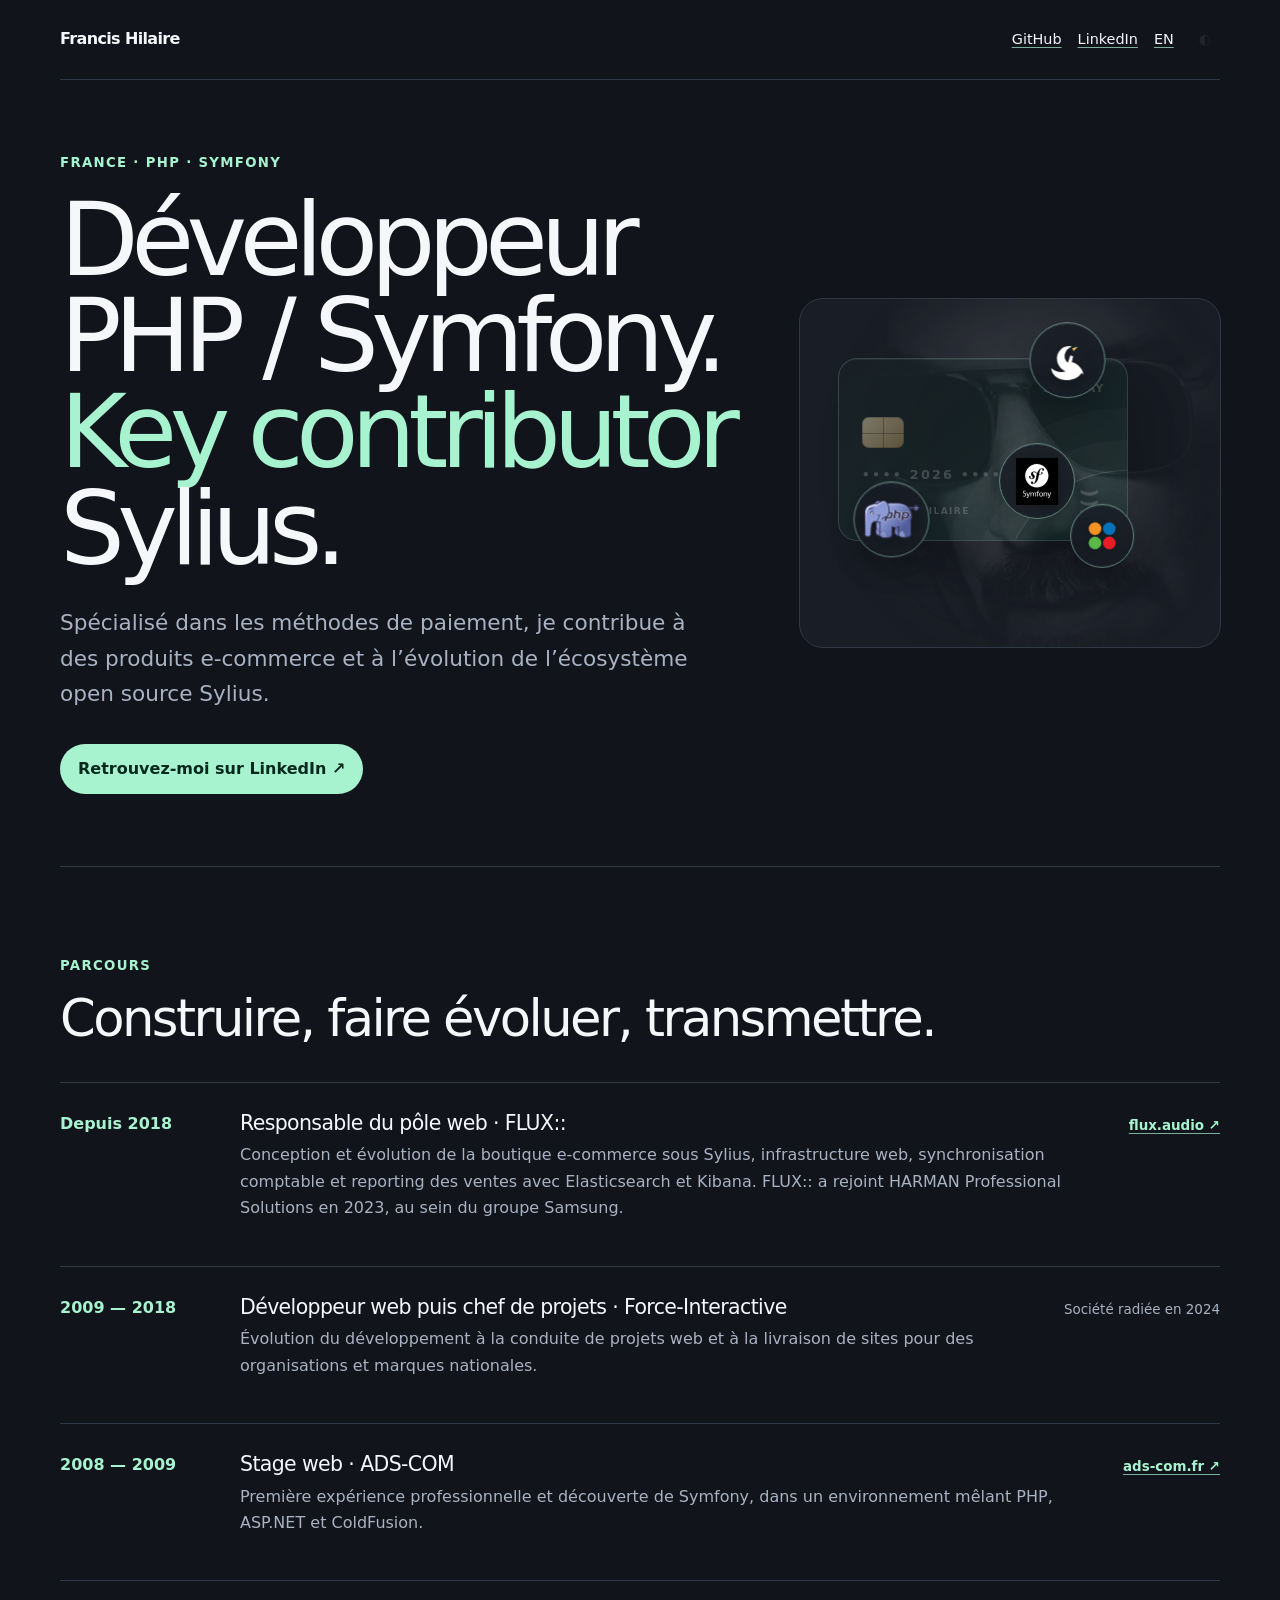
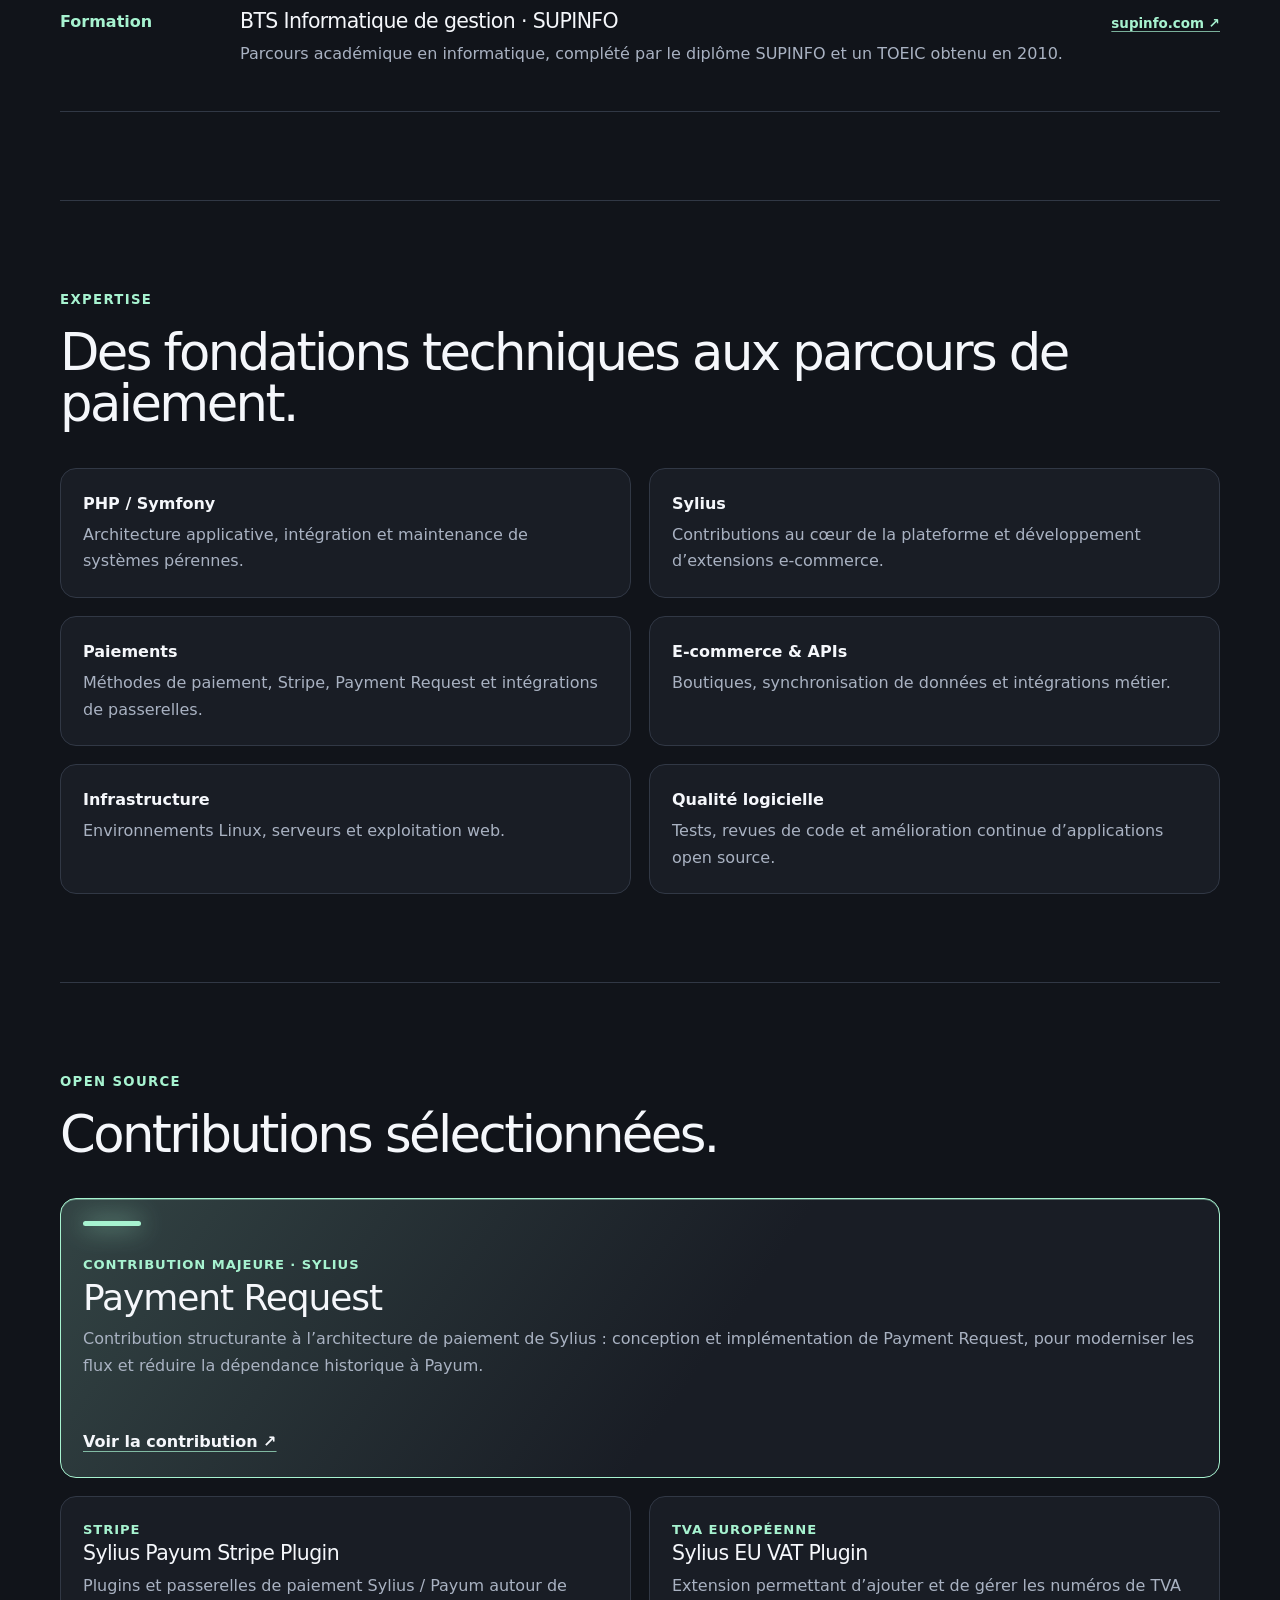
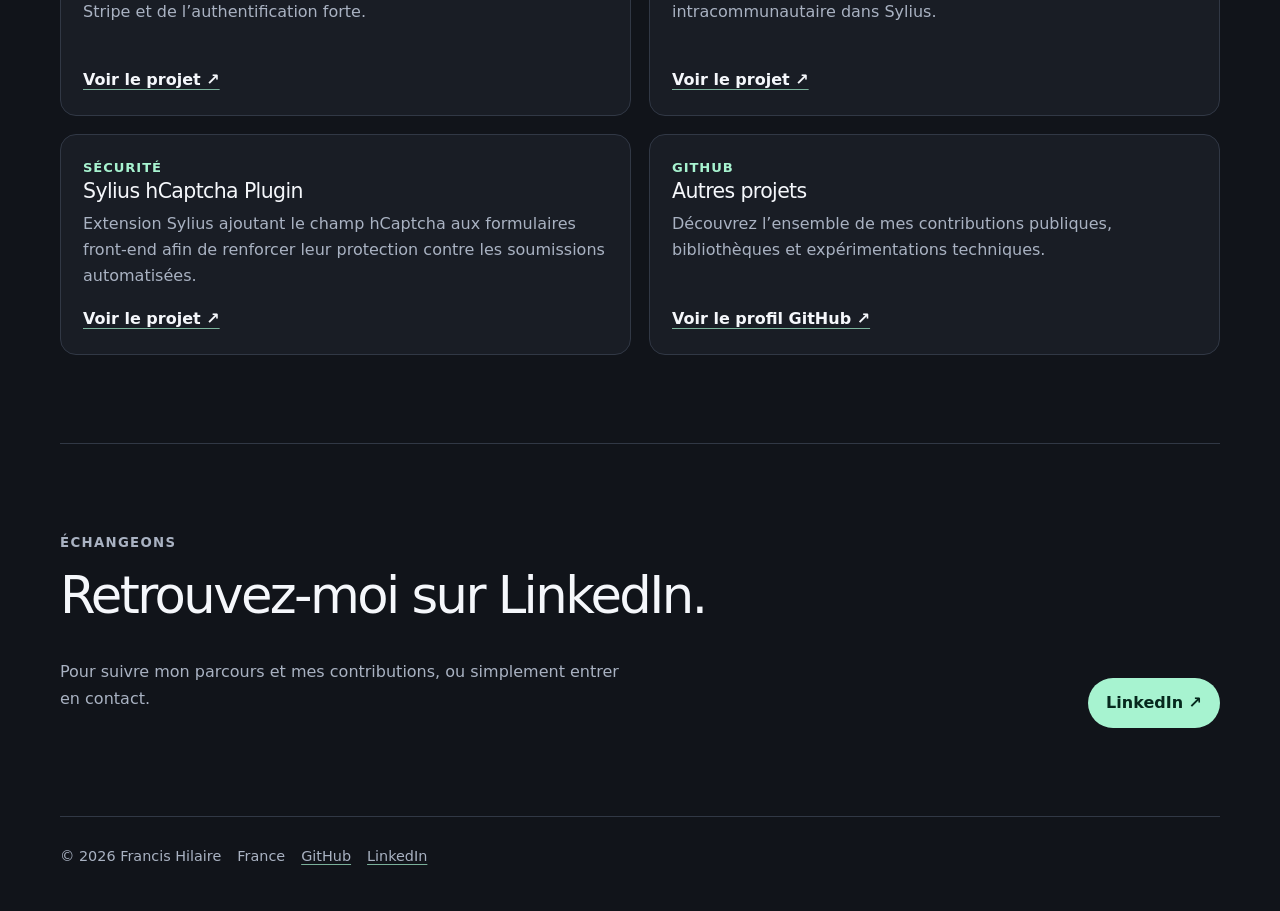
==== index.html @ db0bfbc9 "Publish personal website" ====
<!doctype html>
<html lang="fr">
<head><meta charset="utf-8"><meta name="viewport" content="width=device-width,initial-scale=1"><meta name="description" content="Francis Hilaire — Développeur PHP / Symfony et key contributor Sylius."><title>Francis Hilaire — Développeur PHP / Symfony</title><link href="https://cdn.jsdelivr.net/npm/bootstrap@5.3.8/dist/css/bootstrap.min.css" rel="stylesheet" integrity="sha384-sRIl4kxILFvY47J16cr9ZwB07vP4J8+LH7qKQnuqkuIAvNWLzeN8tE5YBujZqJLB" crossorigin="anonymous"><link rel="stylesheet" href="style.css"></head>
<body><header class="shell topbar"><a class="brand" href="#top">Francis Hilaire</a><nav class="tools" aria-label="Liens principaux"><a href="https://github.com/Prometee">GitHub</a><a href="https://www.linkedin.com/in/francis-hilaire-28317aa3">LinkedIn</a><a href="en.html" lang="en">EN</a><button class="btn btn-sm" data-theme-toggle aria-label="Activer le thème clair">◐</button></nav></header>
<main id="top" class="shell"><div class="hero"><div><p class="eyebrow">France · PHP · Symfony</p><h1>Développeur PHP / Symfony.<br><em>Key contributor</em> Sylius.</h1><p class="lede">Spécialisé dans les méthodes de paiement, je contribue à des produits e-commerce et à l’évolution de l’écosystème open source Sylius.</p><a class="cta btn" href="https://www.linkedin.com/in/francis-hilaire-28317aa3">Retrouvez-moi sur LinkedIn ↗</a></div><div class="art" aria-hidden="true"><div class="credit-card"><span class="card-brand">FH / PAY</span><span class="chip"></span><span class="card-number">•••• <span data-current-year>2026</span> •••• PHP</span><span class="card-holder">FRANCIS HILAIRE</span><span class="card-wave">)))</span></div><div class="tech-token token-swan"><img src="assets/swan.svg" alt=""></div><div class="tech-token token-symfony"><img src="assets/symfony.svg" alt="Symfony"></div><div class="tech-token token-php"><img src="assets/php-elephant.svg" alt="PHP"></div><div class="tech-token token-flux"><img src="assets/flux-dots.svg" alt="FLUX::"></div></div></div>
<section><p class="eyebrow">Parcours</p><h2 class="section-title">Construire, faire évoluer, transmettre.</h2><div class="timeline"><article><div class="date">Depuis 2018</div><div><h3>Responsable du pôle web · FLUX::</h3><p class="muted">Conception et évolution de la boutique e-commerce sous Sylius, infrastructure web, synchronisation comptable et reporting des ventes avec Elasticsearch et Kibana. FLUX:: a rejoint HARMAN Professional Solutions en 2023, au sein du groupe Samsung.</p></div></article><article><div class="date">2009 — 2018</div><div><h3>Développeur web puis chef de projets · Force-Interactive</h3><p class="muted">Évolution du développement à la conduite de projets web et à la livraison de sites pour des organisations et marques nationales.</p></div></article><article><div class="date">2008 — 2009</div><div><h3>Stage web · ADS-COM</h3><p class="muted">Première expérience professionnelle et découverte de Symfony, dans un environnement mêlant PHP, ASP.NET et ColdFusion.</p></div></article><article><div class="date">Formation</div><div><h3>BTS Informatique de gestion · SUPINFO</h3><p class="muted">Parcours académique en informatique, complété par le diplôme SUPINFO et un TOEIC obtenu en 2010.</p></div></article></div></section>
<section><p class="eyebrow">Expertise</p><h2 class="section-title">Des fondations techniques aux parcours de paiement.</h2><div class="grid"><div class="skill"><strong>PHP / Symfony</strong><span class="muted">Architecture applicative, intégration et maintenance de systèmes pérennes.</span></div><div class="skill"><strong>Sylius</strong><span class="muted">Contributions au cœur de la plateforme et développement d’extensions e-commerce.</span></div><div class="skill"><strong>Paiements</strong><span class="muted">Méthodes de paiement, Stripe, Payment Request et intégrations de passerelles.</span></div><div class="skill"><strong>E-commerce & APIs</strong><span class="muted">Boutiques, synchronisation de données et intégrations métier.</span></div><div class="skill"><strong>Infrastructure</strong><span class="muted">Environnements Linux, serveurs et exploitation web.</span></div><div class="skill"><strong>Qualité logicielle</strong><span class="muted">Tests, revues de code et amélioration continue d’applications open source.</span></div></div></section>
<section><p class="eyebrow">Open source</p><h2 class="section-title">Contributions sélectionnées.</h2><div class="grid"><article class="project project-featured"><span class="tag">Contribution majeure · Sylius</span><h3>Payment Request</h3><p class="muted">Contribution structurante à l’architecture de paiement de Sylius : conception et implémentation de Payment Request, pour moderniser les flux et réduire la dépendance historique à Payum.</p><a href="https://github.com/Sylius/Sylius/pull/15943">Voir la contribution ↗</a></article><article class="project"><span class="tag">Stripe</span><h3>Sylius Payum Stripe Plugin</h3><p class="muted">Plugins et passerelles de paiement Sylius / Payum autour de Stripe et de l’authentification forte.</p><a href="https://github.com/FLUX-SE/SyliusPayumStripePlugin">Voir le projet ↗</a></article><article class="project"><span class="tag">TVA européenne</span><h3>Sylius EU VAT Plugin</h3><p class="muted">Extension permettant d’ajouter et de gérer les numéros de TVA intracommunautaire dans Sylius.</p><a href="https://github.com/FLUX-SE/SyliusEUVatPlugin">Voir le projet ↗</a></article><article class="project"><span class="tag">Sécurité</span><h3>Sylius hCaptcha Plugin</h3><p class="muted">Extension Sylius ajoutant le champ hCaptcha aux formulaires front-end afin de renforcer leur protection contre les soumissions automatisées.</p><a href="https://github.com/FLUX-SE/SyliusHCaptchaPlugin">Voir le projet ↗</a></article><article class="project"><span class="tag">GitHub</span><h3>Autres projets</h3><p class="muted">Découvrez l’ensemble de mes contributions publiques, bibliothèques et expérimentations techniques.</p><a href="https://github.com/Prometee">Voir le profil GitHub ↗</a></article></div></section>
<section><div class="contact"><div><p class="eyebrow">Échangeons</p><h2 class="section-title">Retrouvez-moi sur LinkedIn.</h2><p>Pour suivre mon parcours et mes contributions, ou simplement entrer en contact.</p></div><a class="cta btn" href="https://www.linkedin.com/in/francis-hilaire-28317aa3">LinkedIn ↗</a></div></section></main><footer class="shell"><div class="links"><span>© <span data-current-year>2026</span> Francis Hilaire</span><span>France</span><a href="https://github.com/Prometee">GitHub</a><a href="https://www.linkedin.com/in/francis-hilaire-28317aa3">LinkedIn</a></div></footer><script src="app.js"></script></body></html>
---- style.css ----
:root {
  color-scheme: dark;
  --page: #11141a;
  --surface: #191d25;
  --ink: #f5f7fb;
  --muted: #a9b2c2;
  --line: #313845;
  --accent: #a7f3d0;
  --accent-strong: #4ade80;
  --glow: #7c3aed;
}

:root[data-theme="light"] {
  color-scheme: light;
  --page: #f7f8fa;
  --surface: #ffffff;
  --ink: #151821;
  --muted: #5f6878;
  --line: #dce1e8;
  --accent: #075d42;
  --accent-strong: #047857;
  --glow: #c4b5fd;
}

* { box-sizing: border-box; }
html { scroll-behavior: smooth; }
body {
  margin: 0;
  min-width: 320px;
  background: var(--page);
  color: var(--ink);
  font: 16px/1.65 Inter, ui-sans-serif, system-ui, -apple-system, BlinkMacSystemFont, "Segoe UI", sans-serif;
}
a { color: inherit; text-decoration-color: color-mix(in srgb, var(--accent) 70%, transparent); text-underline-offset: .22em; }
a:hover { color: var(--accent); }
.shell { width: min(1160px, calc(100% - 40px)); margin: auto; }
.topbar { display: flex; justify-content: space-between; align-items: center; gap: 20px; padding: 24px 0; border-bottom: 1px solid var(--line); }
.brand { font-weight: 800; letter-spacing: -.04em; text-decoration: none; }
.tools, .links { display: flex; align-items: center; gap: 16px; flex-wrap: wrap; }
.tools a, .links a { font-size: .9rem; }
button { border: 1px solid var(--line); background: transparent; color: var(--ink); border-radius: 999px; padding: 8px 12px; cursor: pointer; }
button:hover { border-color: var(--accent); color: var(--accent); }
.hero { min-height: 72vh; display: grid; grid-template-columns: 1.25fr .75fr; gap: 36px; align-items: center; padding: 72px 0; }
.eyebrow { color: var(--accent); font-weight: 750; font-size: .83rem; letter-spacing: .1em; text-transform: uppercase; }
h1, h2, h3, p { margin-top: 0; }
h1 { font-size: clamp(3.1rem, 8vw, 6.9rem); line-height: .94; letter-spacing: -.075em; max-width: 900px; margin: 18px 0 28px; }
h1 em { color: var(--accent); font-style: normal; }
.lede { font-size: clamp(1.1rem, 2vw, 1.35rem); color: var(--muted); max-width: 650px; }
.cta { display: inline-flex; align-items: center; gap: 10px; margin-top: 16px; padding: 12px 17px; border-radius: 999px; background: var(--accent); color: #06281d; font-weight: 800; text-decoration: none; }
.cta:hover { color: #06281d; transform: translateY(-1px); }
.cta.btn:hover,
.topbar button.btn:hover {
  background: var(--accent-strong);
  border-color: var(--accent-strong);
  color: #fff;
}
:root[data-theme="light"] .cta,
:root[data-theme="light"] .cta:hover {
  color: #fff;
}
:root[data-theme="light"] button {
  background: var(--accent);
  color: #fff;
  border-color: var(--accent);
}
:root[data-theme="light"] .cta.btn:hover,
:root[data-theme="light"] .topbar button.btn:hover {
  background: #0f9f6e;
  border-color: #0f9f6e;
}
.art { position: relative; isolation: isolate; min-height: 350px; overflow: hidden; border: 1px solid var(--line); border-radius: 24px; background: var(--surface); transform: perspective(900px) rotateX(var(--tilt-x, 0deg)) rotateY(var(--tilt-y, 0deg)); transition: transform .35s cubic-bezier(.2,.8,.2,1); will-change: transform; }
.art::before { content: ""; position: absolute; z-index: 0; inset: 0; background: url("assets/github-avatar.jpg") 50% 44% / cover no-repeat; filter: grayscale(1) contrast(1.15); opacity: .19; mask-image: radial-gradient(circle at 56% 47%, #000 6%, transparent 74%); pointer-events: none; }
:root[data-theme="light"] .art::before { opacity: .13; }
.orbit, .dot, .route { position: absolute; border-radius: 50%; }
.orbit { width: 300px; height: 300px; border: 1px solid var(--accent); right: -85px; top: -40px; box-shadow: 0 0 70px color-mix(in srgb, var(--accent) 18%, transparent); animation: orbit-breathe 8s ease-in-out infinite; }
.orbit::after { content: ""; position: absolute; inset: 52px; border: 1px dashed var(--line); border-radius: inherit; }
.dot { width: 52px; height: 52px; background: var(--accent-strong); bottom: 76px; left: 21%; box-shadow: 0 0 42px var(--accent-strong); animation: dot-pulse 3.6s ease-in-out infinite; }
.route { width: 160px; height: 160px; border: 24px solid var(--glow); bottom: -62px; right: 20px; opacity: .7; animation: route-turn 16s linear infinite; }
.credit-card { position: absolute; z-index: 1; left: 9%; top: 17%; width: min(290px, 78%); aspect-ratio: 1.586; padding: 23px; overflow: hidden; border: 1px solid color-mix(in srgb, var(--accent) 38%, transparent); border-radius: 19px; background: linear-gradient(145deg, color-mix(in srgb, #142f2b 55%, transparent), color-mix(in srgb, #075d42 52%, transparent)); box-shadow: 20px 28px 35px rgba(0,0,0,.2), inset 0 1px rgba(255,255,255,.14); color: rgba(255,255,255,.42); font-size: .68rem; font-weight: 750; letter-spacing: .13em; opacity: .46; filter: saturate(.72); animation: card-float 6s ease-in-out infinite; transform-style: preserve-3d; }
.credit-card::before { content: ""; position: absolute; width: 250px; height: 250px; right: -125px; bottom: -180px; border: 1px solid rgba(255,255,255,.35); border-radius: 50%; box-shadow: 0 0 0 30px rgba(255,255,255,.06), 0 0 0 62px rgba(255,255,255,.04); }
.credit-card > * { position: absolute; z-index: 1; transform: translateZ(22px); }
.card-brand { top: 21px; right: 22px; }
.chip { top: 58px; left: 23px; width: 42px; height: 31px; border-radius: 7px; background: linear-gradient(135deg, #f8e7a9, #b99542); box-shadow: inset 0 0 0 1px rgba(43,33,5,.28); }
.chip::before, .chip::after { content: ""; position: absolute; background: rgba(43,33,5,.35); } .chip::before { width: 1px; inset: 0 50%; } .chip::after { height: 1px; inset: 50% 0; }
.card-number { left: 23px; top: 105px; font-size: .8rem; letter-spacing: .17em; }
.card-holder { left: 23px; bottom: 21px; font-size: .56rem; }
.card-wave { right: 22px; bottom: 20px; font-size: 1.2rem; transform: rotate(90deg) translateZ(22px) !important; }
.tech-token { position: absolute; z-index: 2; display: grid; width: 76px; height: 76px; place-items: center; border: 1px solid color-mix(in srgb, var(--accent) 42%, var(--line)); border-radius: 50%; background: color-mix(in srgb, var(--surface) 84%, transparent); box-shadow: 0 12px 28px rgba(0,0,0,.2), inset 0 1px rgba(255,255,255,.14); backdrop-filter: blur(5px); animation: token-float 7s ease-in-out infinite; }
.tech-token img { width: 47px; height: 47px; object-fit: contain; filter: drop-shadow(0 3px 8px rgba(0,0,0,.26)); }
.tech-token::after { content: attr(data-label); position: absolute; z-index: 3; left: 50%; top: calc(100% + 10px); width: max-content; max-width: 150px; padding: 5px 8px; border: 1px solid var(--line); border-radius: 999px; background: var(--page); color: var(--ink); font-size: .68rem; font-weight: 750; line-height: 1.2; text-align: center; opacity: 0; pointer-events: none; transform: translate(-50%, -4px); transition: opacity .18s ease, transform .18s ease; }
.tech-token:hover::after { opacity: 1; transform: translate(-50%, 0); }
.token-swan { top: 13%; right: 11%; color: var(--accent); }
.token-symfony { right: 17%; bottom: 22%; animation-delay: -2.4s; }
.token-php { left: 19%; bottom: 13%; animation-delay: -4.7s; }
.token-php img { width: 55px; height: 42px; }
.token-flux { right: 4%; bottom: 8%; width: 64px; height: 64px; animation-delay: -1.2s; }
.token-flux img { width: 42px; height: 42px; }
.art.is-collision-simulation .tech-token { top: 0; right: auto; bottom: auto; left: 0; animation: none; will-change: transform; }
@keyframes orbit-breathe { 50% { transform: translate(-13px, 14px) scale(1.045); opacity: .72; } }
@keyframes dot-pulse { 50% { transform: translateY(-14px) scale(1.18); box-shadow: 0 0 64px var(--accent-strong); } }
@keyframes route-turn { to { transform: rotate(360deg); } }
@keyframes card-float { 50% { transform: translate(12px, -12px) rotate(-4deg) rotateY(-7deg); } }
@keyframes token-float { 50% { transform: translateY(-12px) rotate(7deg); } }
@keyframes reveal-on-scroll {
  from { opacity: 0; transform: translateY(18px) scale(.99); }
  to { opacity: 1; transform: translateY(0) scale(1); }
}
section { padding: 88px 0; border-top: 1px solid var(--line); }
.section-title { font-size: clamp(2rem, 4vw, 3.4rem); letter-spacing: -.05em; line-height: 1; margin-bottom: 38px; }
.timeline { display: grid; gap: 0; }
.timeline article { display: grid; grid-template-columns: 150px minmax(0, 1fr) auto; gap: 30px; padding: 28px 0; border-top: 1px solid var(--line); }
.timeline article:last-child { border-bottom: 1px solid var(--line); }
.date { color: var(--accent); font-weight: 750; }
.company-link { align-self: start; padding-top: 4px; color: var(--muted); font-size: .84rem; white-space: nowrap; }
.company-link a { color: var(--accent); font-weight: 750; }
h3 { font-size: 1.28rem; letter-spacing: -.03em; margin-bottom: 7px; }
.muted { color: var(--muted); }
.grid { display: grid; grid-template-columns: repeat(2, 1fr); gap: 18px; }
.skill, .project { background: var(--surface); border: 1px solid var(--line); border-radius: 16px; padding: 22px; }
.skill, .project {
  transition: transform .45s cubic-bezier(.2,.8,.2,1), border-color .35s ease, box-shadow .35s ease, opacity .55s ease;
}
.skill:hover, .project:hover { transform: translateY(-5px); border-color: var(--accent); box-shadow: 0 18px 45px color-mix(in srgb, var(--ink) 12%, transparent); }
.grid > :nth-child(2) { transition-delay: .08s; }
.grid > :nth-child(3) { transition-delay: .16s; }
.grid > :nth-child(4) { transition-delay: .24s; }
.skill strong { display: block; margin-bottom: 5px; }
.project { min-height: 220px; display: flex; flex-direction: column; }
.project-featured {
  grid-column: 1 / -1;
  min-height: 280px;
  border-color: var(--accent);
  background: linear-gradient(125deg, color-mix(in srgb, var(--accent) 18%, var(--surface)), var(--surface) 56%);
  box-shadow: inset 0 1px 0 color-mix(in srgb, var(--accent) 40%, transparent);
}
.project-featured h3 { font-size: clamp(1.6rem, 3vw, 2.25rem); }
.project-featured::before { content: ""; width: 58px; height: 5px; border-radius: 99px; background: var(--accent); margin-bottom: 28px; box-shadow: 0 0 26px var(--accent); }
.project .tag { color: var(--accent); font-size: .82rem; font-weight: 750; letter-spacing: .07em; text-transform: uppercase; }
.project a { margin-top: auto; font-weight: 700; }
.contact { display: flex; justify-content: space-between; gap: 30px; align-items: end; }
.contact p { color: var(--muted); max-width: 560px; }
footer { border-top: 1px solid var(--line); padding: 28px 0 42px; color: var(--muted); font-size: .9rem; }
@supports (animation-timeline: view()) {
  .skill, .project {
    animation: reveal-on-scroll linear both;
    animation-timeline: view();
    animation-range: entry 35% cover 48%;
  }
}
@media (max-width: 720px) { .shell { width: min(100% - 28px, 1160px); } .hero { grid-template-columns: 1fr; padding: 54px 0; } .art { min-height: 260px; } .timeline article { grid-template-columns: 1fr; gap: 7px; } .grid { grid-template-columns: 1fr; } .project-featured { grid-column: auto; } .contact { display: block; } .topbar { align-items: flex-start; } }
@media (prefers-reduced-motion: reduce) { *, *::before, *::after { scroll-behavior: auto !important; transition-duration: .01ms !important; animation-duration: .01ms !important; } }
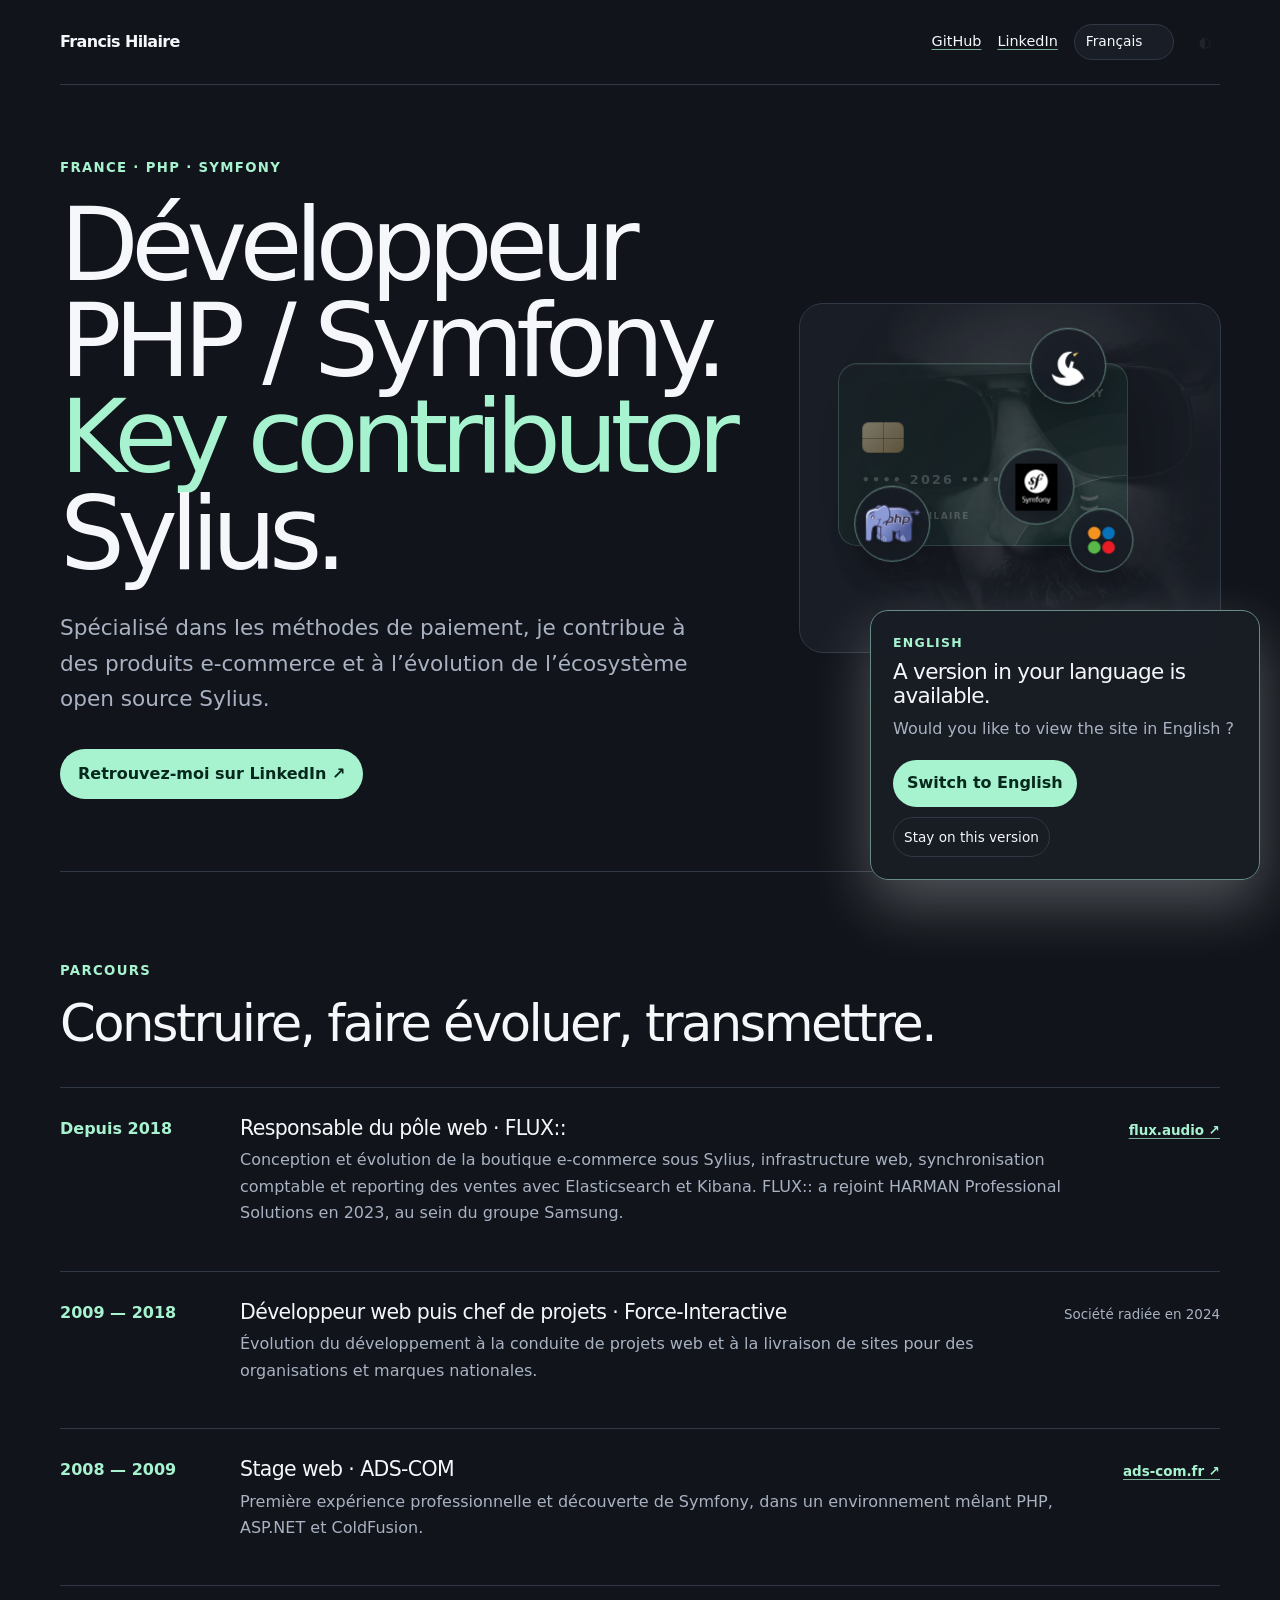
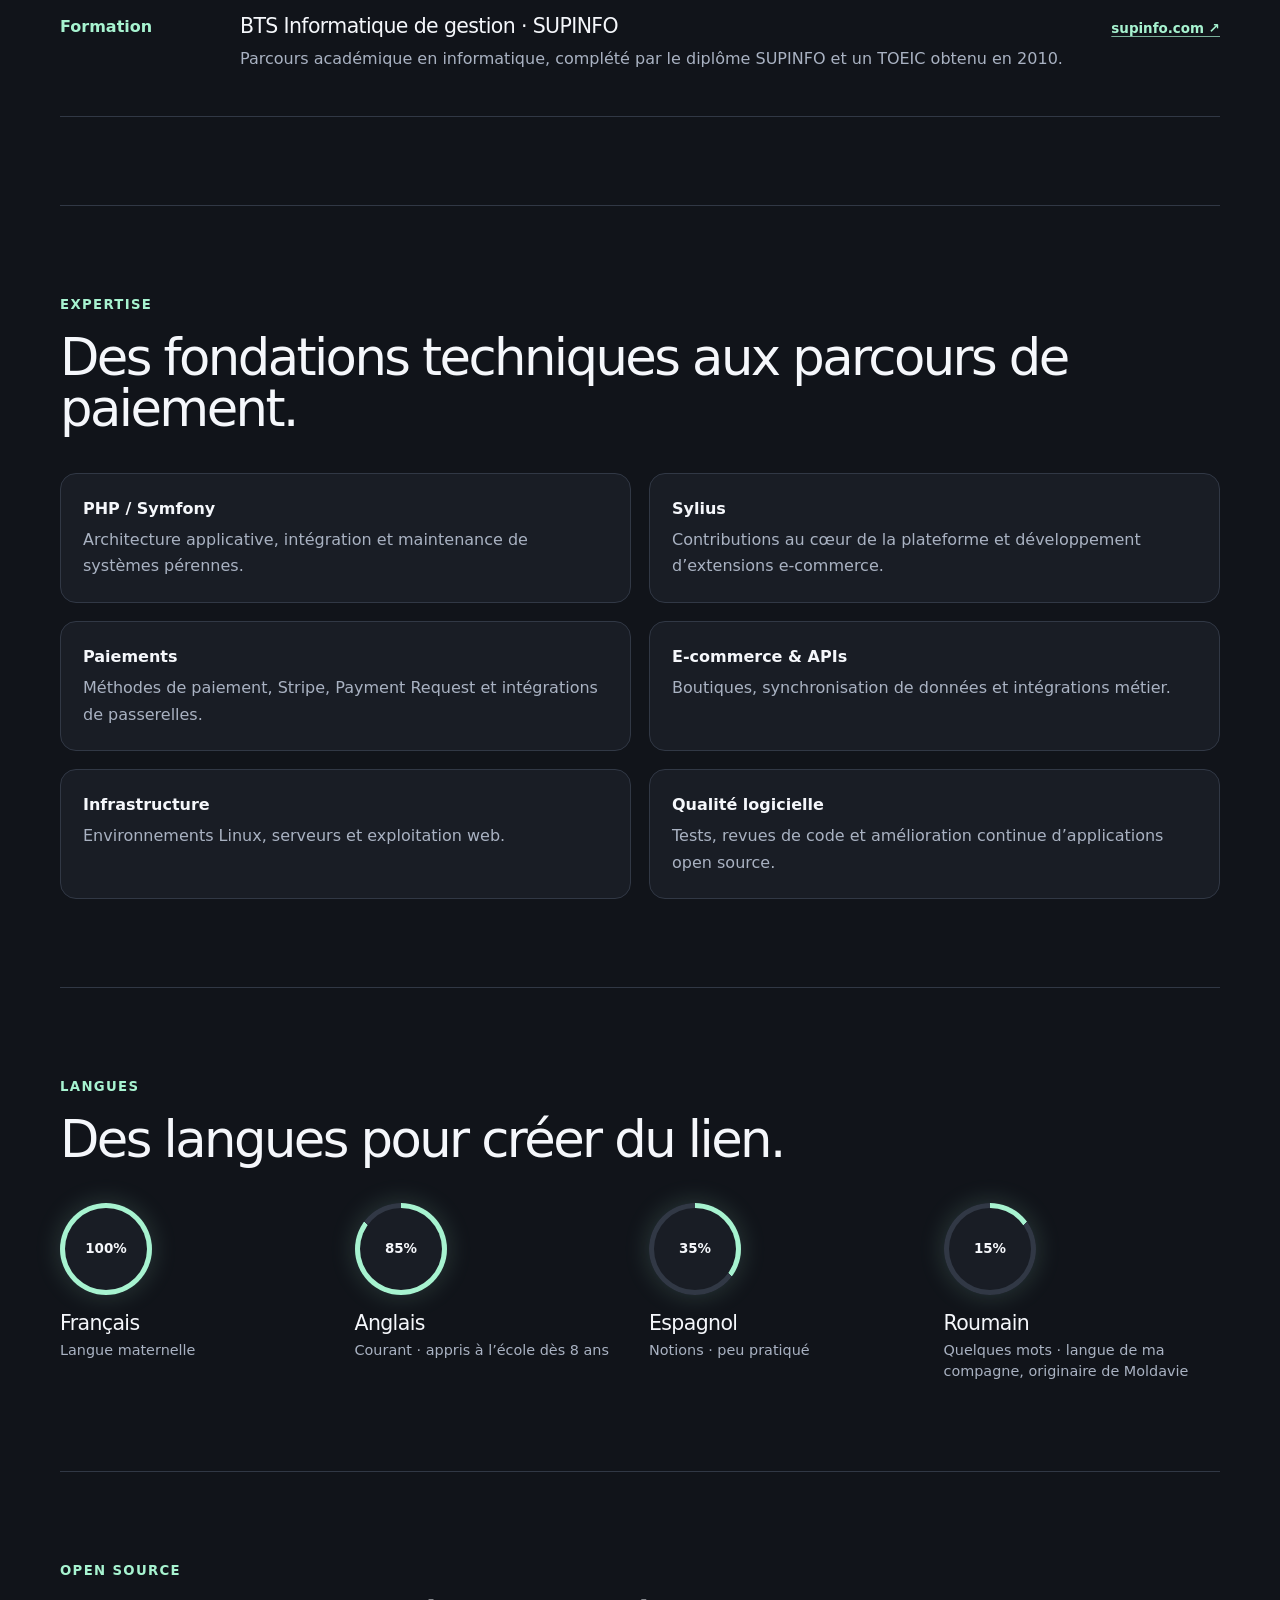
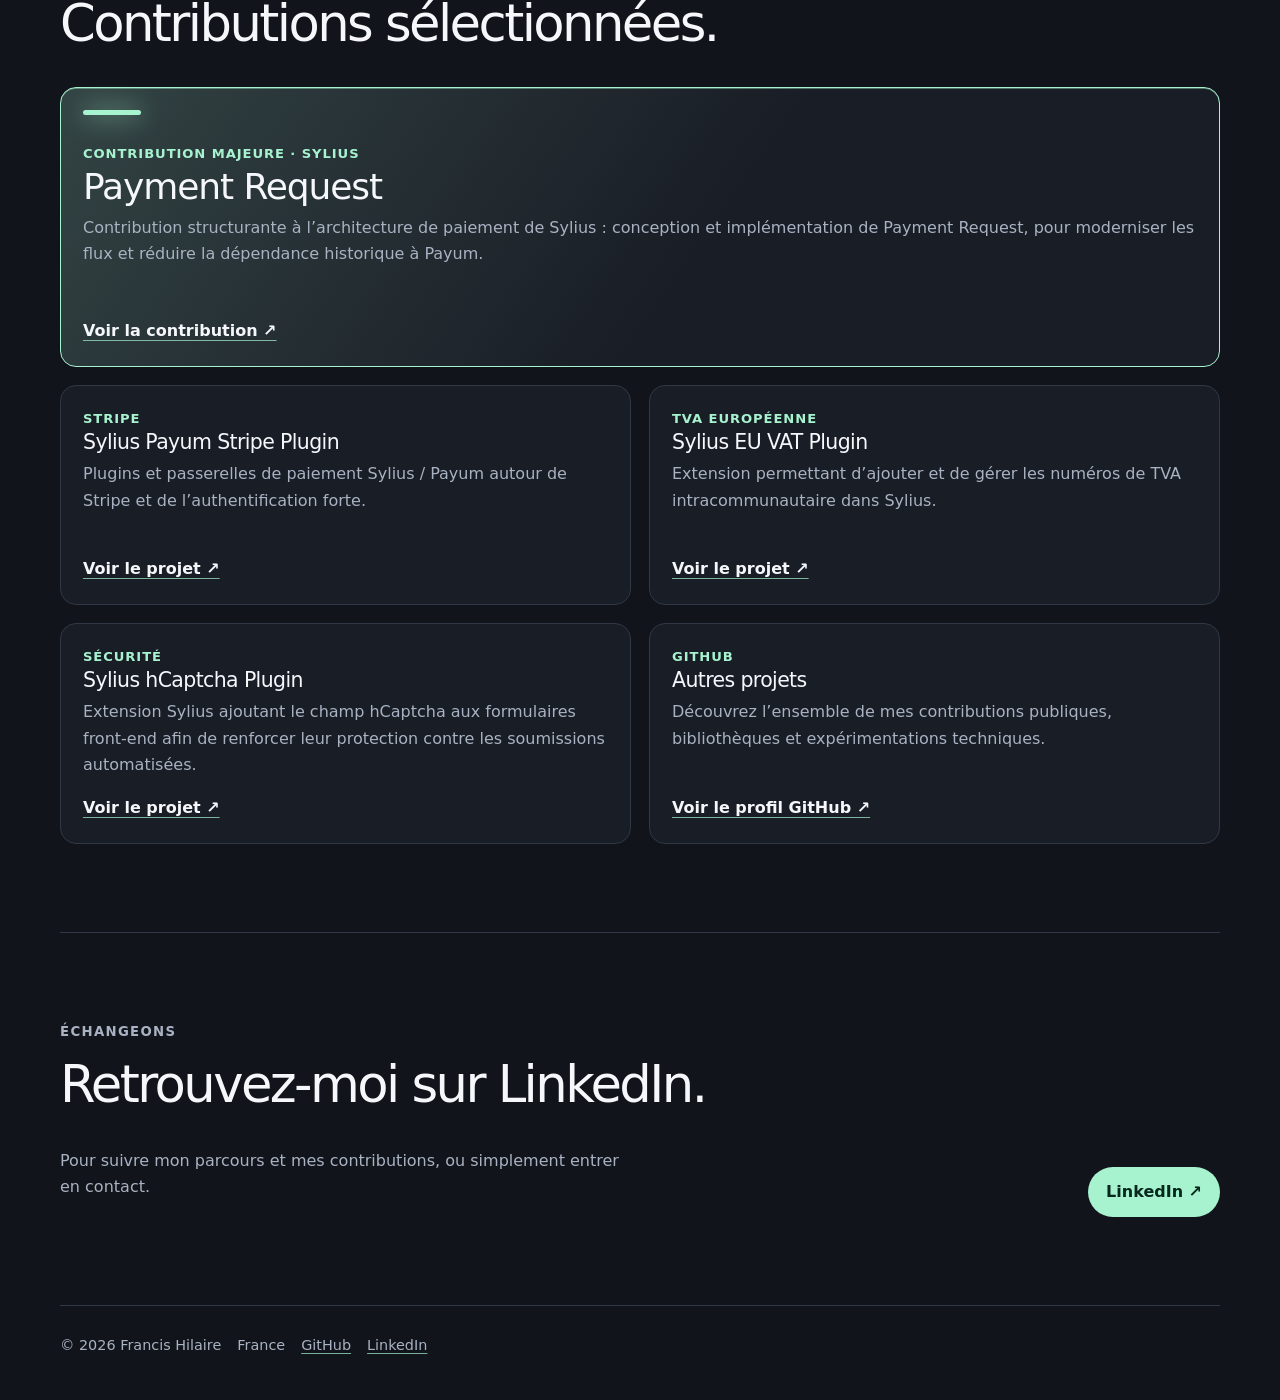
==== commit 4d1d2981: "Update LinkedIn profile links to include swan emoji" ====
--- a/index.html
+++ b/index.html
@@ -1,9 +1,9 @@
 <!doctype html>
 <html lang="fr">
 <head><meta charset="utf-8"><meta name="viewport" content="width=device-width,initial-scale=1"><meta name="description" content="Francis Hilaire — Développeur PHP / Symfony et key contributor Sylius."><title>Francis Hilaire — Développeur PHP / Symfony</title><link href="https://cdn.jsdelivr.net/npm/bootstrap@5.3.8/dist/css/bootstrap.min.css" rel="stylesheet" integrity="sha384-sRIl4kxILFvY47J16cr9ZwB07vP4J8+LH7qKQnuqkuIAvNWLzeN8tE5YBujZqJLB" crossorigin="anonymous"><link rel="stylesheet" href="style.css"></head>
-<body><header class="shell topbar"><a class="brand" href="#top">Francis Hilaire</a><nav class="tools" aria-label="Liens principaux"><a href="https://github.com/Prometee">GitHub</a><a href="https://www.linkedin.com/in/francis-hilaire-28317aa3">LinkedIn</a><a href="en.html" lang="en">EN</a><button class="btn btn-sm" data-theme-toggle aria-label="Activer le thème clair">◐</button></nav></header>
-<main id="top" class="shell"><div class="hero"><div><p class="eyebrow">France · PHP · Symfony</p><h1>Développeur PHP / Symfony.<br><em>Key contributor</em> Sylius.</h1><p class="lede">Spécialisé dans les méthodes de paiement, je contribue à des produits e-commerce et à l’évolution de l’écosystème open source Sylius.</p><a class="cta btn" href="https://www.linkedin.com/in/francis-hilaire-28317aa3">Retrouvez-moi sur LinkedIn ↗</a></div><div class="art" aria-hidden="true"><div class="credit-card"><span class="card-brand">FH / PAY</span><span class="chip"></span><span class="card-number">•••• <span data-current-year>2026</span> •••• PHP</span><span class="card-holder">FRANCIS HILAIRE</span><span class="card-wave">)))</span></div><div class="tech-token token-swan"><img src="assets/swan.svg" alt=""></div><div class="tech-token token-symfony"><img src="assets/symfony.svg" alt="Symfony"></div><div class="tech-token token-php"><img src="assets/php-elephant.svg" alt="PHP"></div><div class="tech-token token-flux"><img src="assets/flux-dots.svg" alt="FLUX::"></div></div></div>
+<body><header class="shell topbar"><a class="brand" href="#top">Francis Hilaire</a><nav class="tools" aria-label="Liens principaux"><a href="https://github.com/Prometee">GitHub</a><a href="https://www.linkedin.com/in/francis-🦢-hilaire-28317aa3">LinkedIn</a><a href="en.html" lang="en">EN</a><button class="btn btn-sm" data-theme-toggle aria-label="Activer le thème clair">◐</button></nav></header>
+<main id="top" class="shell"><div class="hero"><div><p class="eyebrow">France · PHP · Symfony</p><h1>Développeur PHP / Symfony.<br><em>Key contributor</em> Sylius.</h1><p class="lede">Spécialisé dans les méthodes de paiement, je contribue à des produits e-commerce et à l’évolution de l’écosystème open source Sylius.</p><a class="cta btn" href="https://www.linkedin.com/in/francis-🦢-hilaire-28317aa3">Retrouvez-moi sur LinkedIn ↗</a></div><div class="art" aria-hidden="true"><div class="credit-card"><span class="card-brand">FH / PAY</span><span class="chip"></span><span class="card-number">•••• <span data-current-year>2026</span> •••• PHP</span><span class="card-holder">FRANCIS HILAIRE</span><span class="card-wave">)))</span></div><div class="tech-token token-swan"><img src="assets/swan.svg" alt=""></div><div class="tech-token token-symfony"><img src="assets/symfony.svg" alt="Symfony"></div><div class="tech-token token-php"><img src="assets/php-elephant.svg" alt="PHP"></div><div class="tech-token token-flux"><img src="assets/flux-dots.svg" alt="FLUX::"></div></div></div>
 <section><p class="eyebrow">Parcours</p><h2 class="section-title">Construire, faire évoluer, transmettre.</h2><div class="timeline"><article><div class="date">Depuis 2018</div><div><h3>Responsable du pôle web · FLUX::</h3><p class="muted">Conception et évolution de la boutique e-commerce sous Sylius, infrastructure web, synchronisation comptable et reporting des ventes avec Elasticsearch et Kibana. FLUX:: a rejoint HARMAN Professional Solutions en 2023, au sein du groupe Samsung.</p></div></article><article><div class="date">2009 — 2018</div><div><h3>Développeur web puis chef de projets · Force-Interactive</h3><p class="muted">Évolution du développement à la conduite de projets web et à la livraison de sites pour des organisations et marques nationales.</p></div></article><article><div class="date">2008 — 2009</div><div><h3>Stage web · ADS-COM</h3><p class="muted">Première expérience professionnelle et découverte de Symfony, dans un environnement mêlant PHP, ASP.NET et ColdFusion.</p></div></article><article><div class="date">Formation</div><div><h3>BTS Informatique de gestion · SUPINFO</h3><p class="muted">Parcours académique en informatique, complété par le diplôme SUPINFO et un TOEIC obtenu en 2010.</p></div></article></div></section>
 <section><p class="eyebrow">Expertise</p><h2 class="section-title">Des fondations techniques aux parcours de paiement.</h2><div class="grid"><div class="skill"><strong>PHP / Symfony</strong><span class="muted">Architecture applicative, intégration et maintenance de systèmes pérennes.</span></div><div class="skill"><strong>Sylius</strong><span class="muted">Contributions au cœur de la plateforme et développement d’extensions e-commerce.</span></div><div class="skill"><strong>Paiements</strong><span class="muted">Méthodes de paiement, Stripe, Payment Request et intégrations de passerelles.</span></div><div class="skill"><strong>E-commerce & APIs</strong><span class="muted">Boutiques, synchronisation de données et intégrations métier.</span></div><div class="skill"><strong>Infrastructure</strong><span class="muted">Environnements Linux, serveurs et exploitation web.</span></div><div class="skill"><strong>Qualité logicielle</strong><span class="muted">Tests, revues de code et amélioration continue d’applications open source.</span></div></div></section>
 <section><p class="eyebrow">Open source</p><h2 class="section-title">Contributions sélectionnées.</h2><div class="grid"><article class="project project-featured"><span class="tag">Contribution majeure · Sylius</span><h3>Payment Request</h3><p class="muted">Contribution structurante à l’architecture de paiement de Sylius : conception et implémentation de Payment Request, pour moderniser les flux et réduire la dépendance historique à Payum.</p><a href="https://github.com/Sylius/Sylius/pull/15943">Voir la contribution ↗</a></article><article class="project"><span class="tag">Stripe</span><h3>Sylius Payum Stripe Plugin</h3><p class="muted">Plugins et passerelles de paiement Sylius / Payum autour de Stripe et de l’authentification forte.</p><a href="https://github.com/FLUX-SE/SyliusPayumStripePlugin">Voir le projet ↗</a></article><article class="project"><span class="tag">TVA européenne</span><h3>Sylius EU VAT Plugin</h3><p class="muted">Extension permettant d’ajouter et de gérer les numéros de TVA intracommunautaire dans Sylius.</p><a href="https://github.com/FLUX-SE/SyliusEUVatPlugin">Voir le projet ↗</a></article><article class="project"><span class="tag">Sécurité</span><h3>Sylius hCaptcha Plugin</h3><p class="muted">Extension Sylius ajoutant le champ hCaptcha aux formulaires front-end afin de renforcer leur protection contre les soumissions automatisées.</p><a href="https://github.com/FLUX-SE/SyliusHCaptchaPlugin">Voir le projet ↗</a></article><article class="project"><span class="tag">GitHub</span><h3>Autres projets</h3><p class="muted">Découvrez l’ensemble de mes contributions publiques, bibliothèques et expérimentations techniques.</p><a href="https://github.com/Prometee">Voir le profil GitHub ↗</a></article></div></section>
-<section><div class="contact"><div><p class="eyebrow">Échangeons</p><h2 class="section-title">Retrouvez-moi sur LinkedIn.</h2><p>Pour suivre mon parcours et mes contributions, ou simplement entrer en contact.</p></div><a class="cta btn" href="https://www.linkedin.com/in/francis-hilaire-28317aa3">LinkedIn ↗</a></div></section></main><footer class="shell"><div class="links"><span>© <span data-current-year>2026</span> Francis Hilaire</span><span>France</span><a href="https://github.com/Prometee">GitHub</a><a href="https://www.linkedin.com/in/francis-hilaire-28317aa3">LinkedIn</a></div></footer><script src="app.js"></script></body></html>
+<section><div class="contact"><div><p class="eyebrow">Échangeons</p><h2 class="section-title">Retrouvez-moi sur LinkedIn.</h2><p>Pour suivre mon parcours et mes contributions, ou simplement entrer en contact.</p></div><a class="cta btn" href="https://www.linkedin.com/in/francis-🦢-hilaire-28317aa3">LinkedIn ↗</a></div></section></main><footer class="shell"><div class="links"><span>© <span data-current-year>2026</span> Francis Hilaire</span><span>France</span><a href="https://github.com/Prometee">GitHub</a><a href="https://www.linkedin.com/in/francis-🦢-hilaire-28317aa3">LinkedIn</a></div></footer><script src="app.js"></script></body></html>
--- a/style.css
+++ b/style.css
@@ -38,6 +38,16 @@
 .brand { font-weight: 800; letter-spacing: -.04em; text-decoration: none; }
 .tools, .links { display: flex; align-items: center; gap: 16px; flex-wrap: wrap; }
 .tools a, .links a { font-size: .9rem; }
+.language-picker { appearance: none; min-height: 36px; padding: 7px 30px 7px 11px; border: 1px solid var(--line); border-radius: 999px; background: var(--surface); color: var(--ink); font: inherit; font-size: .86rem; line-height: 1; cursor: pointer; }
+.language-picker:hover, .language-picker:focus { border-color: var(--accent); outline: none; }
+.language-suggestion { position: fixed; z-index: 20; right: max(20px, env(safe-area-inset-right)); bottom: max(20px, env(safe-area-inset-bottom)); width: min(390px, calc(100% - 40px)); padding: 22px; border: 1px solid color-mix(in srgb, var(--accent) 45%, var(--line)); border-radius: 18px; background: color-mix(in srgb, var(--surface) 94%, transparent); box-shadow: 0 24px 60px color-mix(in srgb, var(--ink) 28%, transparent); backdrop-filter: blur(16px); opacity: 0; transform: translateY(16px); transition: opacity .22s ease, transform .22s ease; }
+.language-suggestion.is-visible { opacity: 1; transform: translateY(0); }
+.language-suggestion__eyebrow { margin-bottom: 7px; color: var(--accent); font-size: .78rem; font-weight: 800; letter-spacing: .1em; text-transform: uppercase; }
+.language-suggestion h2 { margin-bottom: 8px; font-size: 1.35rem; line-height: 1.1; letter-spacing: -.035em; }
+.language-suggestion > p:not(.language-suggestion__eyebrow) { margin-bottom: 18px; color: var(--muted); }
+.language-suggestion__actions { display: flex; align-items: center; gap: 10px; flex-wrap: wrap; }
+.language-suggestion .cta { margin-top: 0; padding: 10px 14px; }
+.language-suggestion button { padding: 8px 10px; font-size: .85rem; }
 button { border: 1px solid var(--line); background: transparent; color: var(--ink); border-radius: 999px; padding: 8px 12px; cursor: pointer; }
 button:hover { border-color: var(--accent); color: var(--accent); }
 .hero { min-height: 72vh; display: grid; grid-template-columns: 1.25fr .75fr; gap: 36px; align-items: center; padding: 72px 0; }
@@ -86,6 +96,8 @@
 .card-holder { left: 23px; bottom: 21px; font-size: .56rem; }
 .card-wave { right: 22px; bottom: 20px; font-size: 1.2rem; transform: rotate(90deg) translateZ(22px) !important; }
 .tech-token { position: absolute; z-index: 2; display: grid; width: 76px; height: 76px; place-items: center; border: 1px solid color-mix(in srgb, var(--accent) 42%, var(--line)); border-radius: 50%; background: color-mix(in srgb, var(--surface) 84%, transparent); box-shadow: 0 12px 28px rgba(0,0,0,.2), inset 0 1px rgba(255,255,255,.14); backdrop-filter: blur(5px); animation: token-float 7s ease-in-out infinite; }
+.tech-token { cursor: pointer; }
+.tech-token:focus-visible { outline: 3px solid var(--accent); outline-offset: 4px; }
 .tech-token img { width: 47px; height: 47px; object-fit: contain; filter: drop-shadow(0 3px 8px rgba(0,0,0,.26)); }
 .tech-token::after { content: attr(data-label); position: absolute; z-index: 3; left: 50%; top: calc(100% + 10px); width: max-content; max-width: 150px; padding: 5px 8px; border: 1px solid var(--line); border-radius: 999px; background: var(--page); color: var(--ink); font-size: .68rem; font-weight: 750; line-height: 1.2; text-align: center; opacity: 0; pointer-events: none; transform: translate(-50%, -4px); transition: opacity .18s ease, transform .18s ease; }
 .tech-token:hover::after { opacity: 1; transform: translate(-50%, 0); }
@@ -96,6 +108,11 @@
 .token-flux { right: 4%; bottom: 8%; width: 64px; height: 64px; animation-delay: -1.2s; }
 .token-flux img { width: 42px; height: 42px; }
 .art.is-collision-simulation .tech-token { top: 0; right: auto; bottom: auto; left: 0; animation: none; will-change: transform; }
+.art.is-collision-simulation .tech-token.is-selected { border-color: var(--accent); box-shadow: 0 0 0 4px color-mix(in srgb, var(--accent) 20%, transparent), 0 12px 28px rgba(0,0,0,.2); }
+.art.is-easter-egg .tech-token { transition: transform .72s cubic-bezier(.2,.8,.2,1), opacity .28s ease; }
+.art.is-easter-egg .tech-token::after { opacity: 0; }
+.easter-egg-gif { position: absolute; z-index: 3; top: 50%; left: 50%; width: min(230px, 54%); margin: 0; border: 1px solid color-mix(in srgb, var(--accent) 58%, var(--line)); border-radius: 12px; box-shadow: 0 18px 38px color-mix(in srgb, var(--ink) 32%, transparent); opacity: 0; pointer-events: none; transform: translate(-50%, -50%) scale(.88); transition: opacity .32s ease .45s, transform .5s cubic-bezier(.2,.8,.2,1) .45s; }
+.easter-egg-gif.is-visible { opacity: 1; transform: translate(-50%, -50%) scale(1); }
 @keyframes orbit-breathe { 50% { transform: translate(-13px, 14px) scale(1.045); opacity: .72; } }
 @keyframes dot-pulse { 50% { transform: translateY(-14px) scale(1.18); box-shadow: 0 0 64px var(--accent-strong); } }
 @keyframes route-turn { to { transform: rotate(360deg); } }
@@ -125,6 +142,20 @@
 .grid > :nth-child(3) { transition-delay: .16s; }
 .grid > :nth-child(4) { transition-delay: .24s; }
 .skill strong { display: block; margin-bottom: 5px; }
+.language-grid { display: grid; grid-template-columns: repeat(4, 1fr); gap: 18px; }
+.language-item { display: grid; gap: 16px; align-content: start; }
+.language-item h3 { margin-bottom: 4px; }
+.language-item p { margin-bottom: 0; font-size: .9rem; line-height: 1.5; }
+.language-disc { --progress: 0; display: grid; width: 92px; aspect-ratio: 1; place-items: center; border-radius: 50%; background: conic-gradient(var(--accent) calc(var(--progress) * 1%), var(--line) 0); box-shadow: 0 0 26px color-mix(in srgb, var(--accent) 18%, transparent); }
+.spoken-language-section.is-visible .language-disc { animation: language-progress .9s .4s cubic-bezier(.2,.8,.2,1) forwards, language-arrival .6s 1.1s ease-out both; }
+.language-disc::before { content: ""; grid-area: 1 / 1; width: calc(100% - 10px); aspect-ratio: 1; border-radius: inherit; background: var(--surface); }
+.language-disc span { position: relative; z-index: 1; grid-area: 1 / 1; font-size: .84rem; font-weight: 800; }
+.language-item:nth-child(2) .language-disc { animation-delay: .52s, 1.22s; }
+.language-item:nth-child(3) .language-disc { animation-delay: .64s, 1.34s; }
+.language-item:nth-child(4) .language-disc { animation-delay: .76s, 1.46s; }
+@property --progress { syntax: "<number>"; inherits: false; initial-value: 0; }
+@keyframes language-progress { to { --progress: var(--level); } }
+@keyframes language-arrival { 50% { transform: scale(1.08); box-shadow: 0 0 42px color-mix(in srgb, var(--accent) 35%, transparent); } }
 .project { min-height: 220px; display: flex; flex-direction: column; }
 .project-featured {
   grid-column: 1 / -1;
@@ -141,11 +172,11 @@
 .contact p { color: var(--muted); max-width: 560px; }
 footer { border-top: 1px solid var(--line); padding: 28px 0 42px; color: var(--muted); font-size: .9rem; }
 @supports (animation-timeline: view()) {
-  .skill, .project {
+  .skill, .project, .language-item {
     animation: reveal-on-scroll linear both;
     animation-timeline: view();
     animation-range: entry 35% cover 48%;
   }
 }
-@media (max-width: 720px) { .shell { width: min(100% - 28px, 1160px); } .hero { grid-template-columns: 1fr; padding: 54px 0; } .art { min-height: 260px; } .timeline article { grid-template-columns: 1fr; gap: 7px; } .grid { grid-template-columns: 1fr; } .project-featured { grid-column: auto; } .contact { display: block; } .topbar { align-items: flex-start; } }
+@media (max-width: 720px) { .shell { width: min(100% - 28px, 1160px); } .hero { grid-template-columns: 1fr; padding: 54px 0; } .art { min-height: 260px; } .timeline article { grid-template-columns: 1fr; gap: 7px; } .grid, .language-grid { grid-template-columns: 1fr; } .language-item { grid-template-columns: 92px 1fr; align-items: center; } .project-featured { grid-column: auto; } .contact { display: block; } .topbar { align-items: flex-start; } .language-suggestion { right: 14px; bottom: 14px; width: calc(100% - 28px); } }
 @media (prefers-reduced-motion: reduce) { *, *::before, *::after { scroll-behavior: auto !important; transition-duration: .01ms !important; animation-duration: .01ms !important; } }
